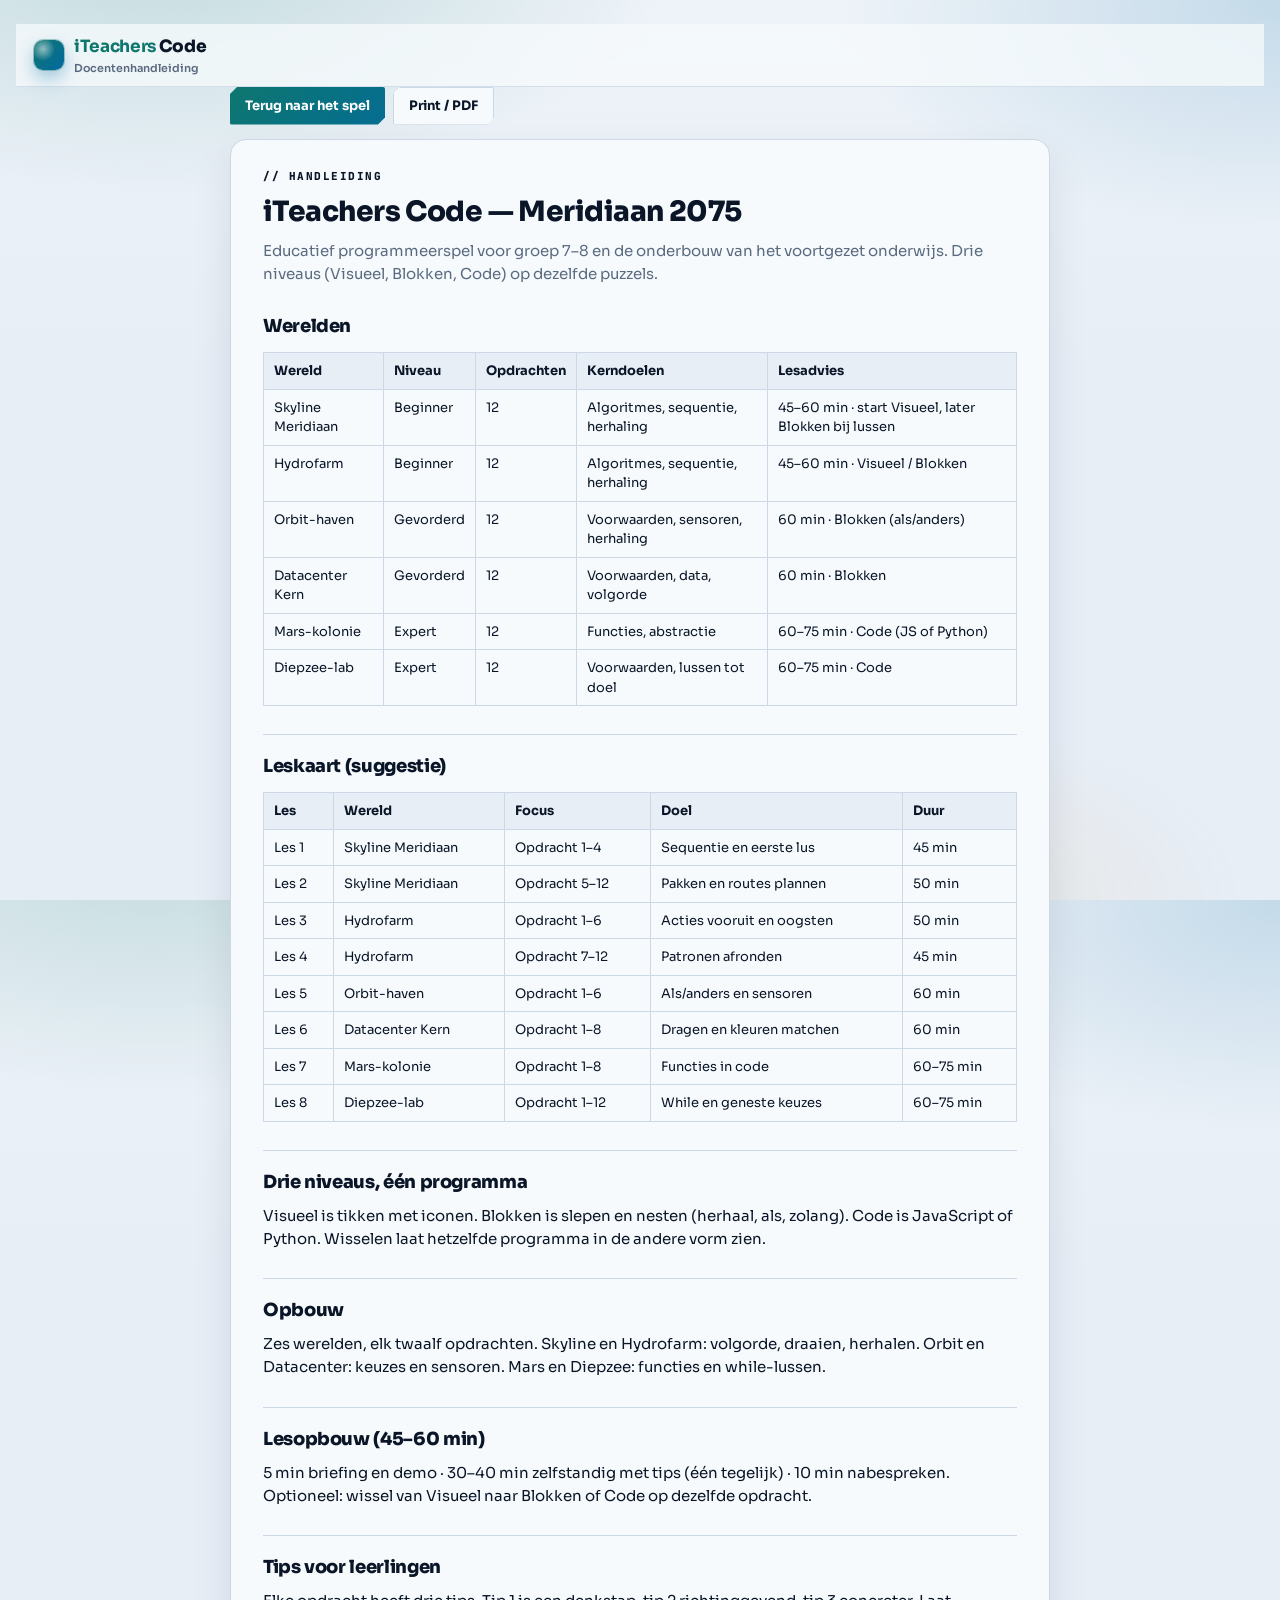
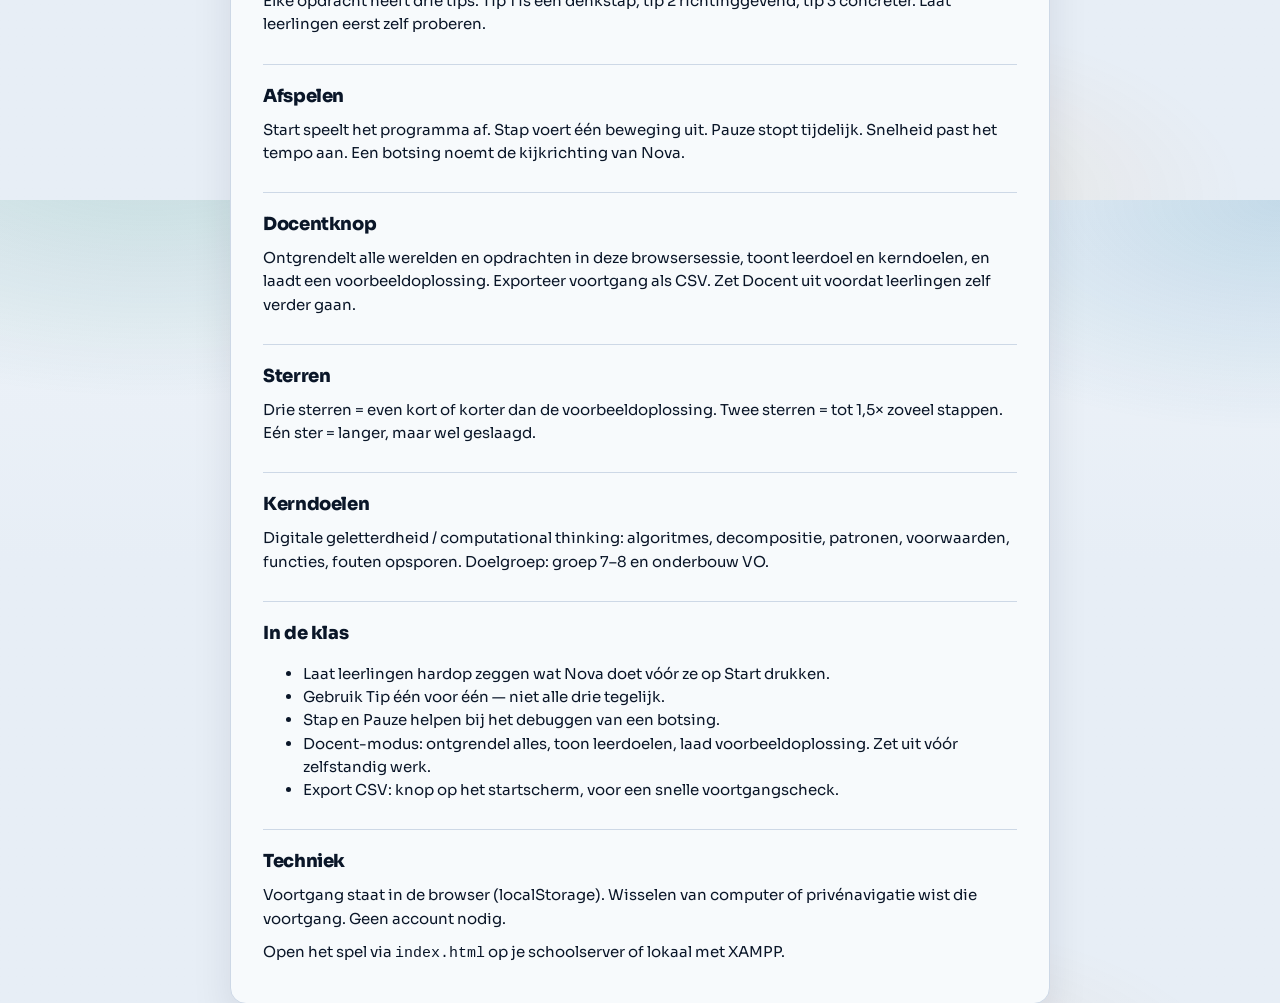
==== handleiding.html @ 663d1b17 "Initial commit: iTeachers Code Meridiaan 2075 Co-authored-by: Cursor <cursoragent@cursor.com>" ====
<!DOCTYPE html>
<html lang="nl">
<head>
<meta charset="utf-8">
<meta name="viewport" content="width=device-width, initial-scale=1">
<title>Handleiding — iTeachers Code</title>
<link rel="stylesheet" href="https://fonts.googleapis.com/css2?family=Sora:wght@500;600;700;800&family=JetBrains+Mono:wght@500;700&display=swap">
<link rel="stylesheet" href="css/app.css">
<style>
  body { font-family: Sora, "Segoe UI", system-ui, sans-serif; padding: 24px 16px 48px; }
  .doc { max-width: 820px; margin: 0 auto; background: var(--pn); border: 1px solid var(--ln); border-radius: 16px; padding: 28px 32px; box-shadow: var(--shadow); }
  .doc h1 { margin: 0 0 6px; font-size: 28px; letter-spacing: -.02em; }
  .doc h2 { margin: 28px 0 8px; font-size: 18px; border-top: 1px solid var(--ln); padding-top: 18px; }
  .doc h2:first-of-type { border-top: 0; padding-top: 0; }
  .doc p, .doc li { color: var(--ink); line-height: 1.55; }
  .doc .lead { color: var(--mut); font-size: 15px; }
  table.les { width: 100%; border-collapse: collapse; font-size: 13px; margin: 12px 0; }
  table.les th, table.les td { border: 1px solid var(--ln); padding: 8px 10px; text-align: left; vertical-align: top; }
  table.les th { background: var(--bg); }
  .topbar { max-width: 820px; margin: 0 auto 14px; display: flex; gap: 8px; flex-wrap: wrap; }
  @media print {
    body { background: #fff; padding: 0; }
    .topbar, header { display: none !important; }
    .doc { box-shadow: none; border: 0; padding: 0; }
  }
</style>
</head>
<body>
<header>
  <div class="logo"><span class="lgi"></span><span><b>iTeachers</b> Code<small>Docentenhandleiding</small></span></div>
</header>
<div class="topbar">
  <a class="btn go" href="index.html">Terug naar het spel</a>
  <button type="button" class="btn" onclick="window.print()">Print / PDF</button>
</div>
<article class="doc" id="doc">
  <p class="tag mono">// handleiding</p>
  <h1>iTeachers Code — Meridiaan 2075</h1>
  <p class="lead">Educatief programmeerspel voor groep 7–8 en de onderbouw van het voortgezet onderwijs. Drie niveaus (Visueel, Blokken, Code) op dezelfde puzzels.</p>
  <div id="body">Laden…</div>
</article>
<script src="js/engine.js"></script>
<script src="js/extra-levels.js"></script>
<script src="js/catalog.js"></script>
<script>
(function () {
  const C = window.ITCCatalog;
  const worlds = C.WORLDS.map(w =>
    "<tr><td>" + w.n + "</td><td>" + w.k + "</td><td>" + w.levels.length + "</td><td>" + (w.kerndoelen || "") + "</td><td>" + (w.les || "") + "</td></tr>"
  ).join("");
  const lessons = (C.LESKAART || []).map(r =>
    "<tr><td>" + r.les + "</td><td>" + r.wereld + "</td><td>" + r.focus + "</td><td>" + r.doel + "</td><td>" + r.duur + "</td></tr>"
  ).join("");
  const guide = (C.GUIDE || []).map(g => "<h2>" + g.h + "</h2><p>" + g.p + "</p>").join("");
  document.getElementById("body").innerHTML =
    "<h2>Werelden</h2>" +
    "<table class=\"les\"><thead><tr><th>Wereld</th><th>Niveau</th><th>Opdrachten</th><th>Kerndoelen</th><th>Lesadvies</th></tr></thead><tbody>" + worlds + "</tbody></table>" +
    "<h2>Leskaart (suggestie)</h2>" +
    "<table class=\"les\"><thead><tr><th>Les</th><th>Wereld</th><th>Focus</th><th>Doel</th><th>Duur</th></tr></thead><tbody>" + lessons + "</tbody></table>" +
    guide +
    "<h2>In de klas</h2>" +
    "<ul>" +
    "<li>Laat leerlingen hardop zeggen wat Nova doet vóór ze op Start drukken.</li>" +
    "<li>Gebruik Tip één voor één — niet alle drie tegelijk.</li>" +
    "<li>Stap en Pauze helpen bij het debuggen van een botsing.</li>" +
    "<li>Docent-modus: ontgrendel alles, toon leerdoelen, laad voorbeeldoplossing. Zet uit vóór zelfstandig werk.</li>" +
    "<li>Export CSV: knop op het startscherm, voor een snelle voortgangscheck.</li>" +
    "</ul>" +
    "<h2>Techniek</h2>" +
    "<p>Voortgang staat in de browser (localStorage). Wisselen van computer of privénavigatie wist die voortgang. Geen account nodig.</p>" +
    "<p>Open het spel via <code>index.html</code> op je schoolserver of lokaal met XAMPP.</p>";
})();
</script>
</body>
</html>
---- css/app.css ----
:root {
  --bg: #e7eef6;
  --pn: #f7fafc;
  --ink: #0a1628;
  --mut: #5a6b80;
  --ac: #0f766e;
  --ac2: #0369a1;
  --ln: #cdd8e6;
  --tile: #dce6f1;
  --warn: #dc2626;
  --gl: #d97706;
  --shadow: 0 18px 40px #0a162818;
  color-scheme: light;
  box-sizing: border-box;
  padding-top: env(safe-area-inset-top, 0px);
  padding-bottom: env(safe-area-inset-bottom, 0px);
}
@media (prefers-color-scheme: dark) {
  :root:not([data-theme="light"]) {
    --bg: #060b14;
    --pn: #0c1422;
    --ink: #e8eef7;
    --mut: #8b9bb0;
    --ac: #2dd4bf;
    --ac2: #38bdf8;
    --ln: #1c2a40;
    --tile: #152238;
    --gl: #fbbf24;
    --shadow: 0 18px 40px #0008;
    color-scheme: dark;
  }
}
* { box-sizing: border-box; }
html, body { height: 100%; }
body {
  margin: 0;
  color: var(--ink);
  font: 15px/1.5 Sora, "Segoe UI", system-ui, sans-serif;
  min-height: 100vh;
  background:
    radial-gradient(900px 480px at 12% -10%, color-mix(in srgb, var(--ac) 22%, transparent), transparent 60%),
    radial-gradient(800px 420px at 100% 0%, color-mix(in srgb, var(--ac2) 18%, transparent), transparent 55%),
    radial-gradient(700px 360px at 70% 100%, color-mix(in srgb, var(--gl) 8%, transparent), transparent 50%),
    linear-gradient(180deg, color-mix(in srgb, var(--bg) 70%, #fff) 0%, var(--bg) 40%, var(--bg)),
    repeating-linear-gradient(0deg, color-mix(in srgb, var(--ink) 3.5%, transparent) 0 1px, transparent 1px 56px),
    repeating-linear-gradient(90deg, color-mix(in srgb, var(--ink) 3.5%, transparent) 0 1px, transparent 1px 56px);
}
button, input, select, textarea { font: inherit; color: inherit; }
button { cursor: pointer; }
:focus-visible { outline: 2px solid var(--ac2); outline-offset: 2px; }
.mono { font-family: "JetBrains Mono", ui-monospace, Consolas, monospace; }

header {
  position: sticky;
  top: env(safe-area-inset-top, 0px);
  z-index: 20;
  display: flex;
  flex-wrap: wrap;
  gap: 10px;
  align-items: center;
  justify-content: space-between;
  padding: 10px 18px;
  border-bottom: 1px solid color-mix(in srgb, var(--ln) 80%, transparent);
  background: color-mix(in srgb, var(--pn) 78%, transparent);
  backdrop-filter: blur(16px) saturate(1.2);
}
.logo { display: flex; gap: 10px; align-items: center; font-size: 17px; font-weight: 800; letter-spacing: -.02em; }
.logo b { color: var(--ac); }
.logo small { display: block; margin: 0; color: var(--mut); font-size: 11px; font-weight: 600; letter-spacing: 0; }
.lgi {
  width: 30px; height: 30px; border-radius: 9px; flex: none;
  background:
    radial-gradient(circle at 30% 30%, #fff8, transparent 40%),
    linear-gradient(135deg, var(--ac), var(--ac2));
  box-shadow: 0 0 0 1px color-mix(in srgb, var(--ac) 35%, transparent), 0 8px 18px color-mix(in srgb, var(--ac2) 35%, transparent);
}
.gh { display: flex; gap: 14px; align-items: center; flex-wrap: wrap; }
body.home .gh .dots { display: none; }

.dots { display: flex; align-items: center; overflow-x: auto; max-width: min(52vw, 560px); scrollbar-width: none; }
.dots::-webkit-scrollbar { display: none; }
.dot {
  width: 30px; height: 30px; flex: none; border-radius: 50%;
  border: 2px solid var(--ln); background: var(--pn); color: var(--mut);
  font-weight: 800; font-size: 12px; transition: transform .15s, box-shadow .15s, border-color .15s;
}
.dot.done { background: var(--ac); border-color: var(--ac); color: #fff; }
.dot.cur { border-color: var(--ac2); color: var(--ink); box-shadow: 0 0 0 4px color-mix(in srgb, var(--ac2) 22%, transparent); }
.dot.done.cur { color: #fff; }
.dot:disabled { opacity: .38; cursor: not-allowed; }
.dot:hover:not(:disabled) { transform: scale(1.08); }
.bar { width: 8px; height: 2px; background: var(--ln); flex: none; }

.ctrl { display: flex; gap: 8px; flex-wrap: wrap; }
.btn {
  border: 1px solid var(--ln); background: var(--pn); color: var(--ink);
  border-radius: 2px;
  clip-path: polygon(0 7px, 7px 0, 100% 0, 100% calc(100% - 7px), calc(100% - 7px) 100%, 0 100%);
  padding: 8px 15px; font-size: 13px; font-weight: 700;
  transition: transform .15s ease, background .15s, border-color .15s;
}
.btn:hover:not(:disabled) { transform: translateY(-1px); border-color: color-mix(in srgb, var(--ac) 40%, var(--ln)); }
.btn:disabled { opacity: .4; cursor: not-allowed; }
.btn.go {
  background: linear-gradient(135deg, var(--ac), color-mix(in srgb, var(--ac2) 70%, var(--ac)));
  color: #fff; border: 0;
  box-shadow: 0 8px 20px color-mix(in srgb, var(--ac) 35%, transparent);
}
.btn.go:hover:not(:disabled) { filter: brightness(1.05); }

.panel {
  position: relative;
  background: color-mix(in srgb, var(--pn) 92%, transparent);
  border: 1px solid var(--ln);
  backdrop-filter: blur(8px);
}
.panel::before, .panel::after {
  content: ""; position: absolute; width: 10px; height: 10px;
  border: 2px solid color-mix(in srgb, var(--ac) 65%, transparent); pointer-events: none;
}
.panel::before { top: -1px; left: -1px; border-right: 0; border-bottom: 0; }
.panel::after { bottom: -1px; right: -1px; border-left: 0; border-top: 0; }
.card {
  background: color-mix(in srgb, var(--pn) 94%, transparent);
  border: 1px solid var(--ln);
  border-radius: 18px;
  box-shadow: var(--shadow);
}
.tag { font-size: 11px; letter-spacing: .14em; text-transform: uppercase; color: var(--ac); font-weight: 800; margin: 0 0 6px; }
h1, h2 { margin: 4px 0 8px; font-weight: 800; letter-spacing: -.02em; }
h2 { font-size: 20px; }
p { margin: 0 0 10px; }

body.home #game, body:not(.home) #home { display: none; }
#home {
  max-width: 1180px;
  margin: 0 auto;
  padding: 18px 16px 40px;
  display: flex;
  flex-direction: column;
  gap: 16px;
  animation: rise .55s ease-out;
}
@keyframes rise {
  from { opacity: 0; transform: translateY(10px); }
  to { opacity: 1; transform: none; }
}

.hero {
  display: grid;
  grid-template-columns: minmax(0, 1.05fr) minmax(0, .95fr);
  gap: 8px;
  min-height: min(52vh, 420px);
  overflow: hidden;
  border-radius: 20px;
  padding: 0;
}
.hero-copy {
  padding: 28px 28px 24px;
  display: flex;
  flex-direction: column;
  justify-content: center;
  position: relative;
  z-index: 1;
}
.brandline {
  margin: 0 0 4px;
  font-size: clamp(28px, 4vw, 40px);
  font-weight: 800;
  letter-spacing: -.03em;
  line-height: 1.05;
}
.brandline b { color: var(--ac); }
.hero h1 {
  margin: 0 0 10px;
  font-size: clamp(22px, 3vw, 30px);
  line-height: 1.15;
  max-width: 16ch;
}
.lede { color: var(--mut); font-size: 14.5px; max-width: 42ch; margin: 0 0 14px; }
.hero-points {
  margin: 0;
  padding: 0;
  list-style: none;
  display: flex;
  flex-direction: column;
  gap: 6px;
}
.hero-points li {
  position: relative;
  padding-left: 18px;
  font-size: 13px;
  font-weight: 600;
  color: var(--ink);
}
.hero-points li::before {
  content: "";
  position: absolute;
  left: 0; top: .55em;
  width: 8px; height: 8px;
  background: var(--ac);
  clip-path: polygon(0 0, 100% 50%, 0 100%);
}
.hero-visual {
  position: relative;
  min-height: 260px;
  display: grid;
  place-items: center;
  overflow: hidden;
  background:
    linear-gradient(160deg, color-mix(in srgb, var(--ac2) 18%, transparent), transparent 55%),
    linear-gradient(20deg, color-mix(in srgb, var(--ac) 14%, transparent), transparent 50%);
}
.skyline {
  position: absolute;
  inset: auto 0 0;
  height: 55%;
  background:
    linear-gradient(90deg, transparent 4%, color-mix(in srgb, var(--ink) 18%, transparent) 4% 8%, transparent 8% 14%, color-mix(in srgb, var(--ink) 24%, transparent) 14% 20%, transparent 20% 28%, color-mix(in srgb, var(--ink) 16%, transparent) 28% 34%, transparent 34% 42%, color-mix(in srgb, var(--ink) 28%, transparent) 42% 50%, transparent 50% 58%, color-mix(in srgb, var(--ink) 20%, transparent) 58% 66%, transparent 66% 74%, color-mix(in srgb, var(--ink) 26%, transparent) 74% 82%, transparent 82% 90%, color-mix(in srgb, var(--ink) 14%, transparent) 90% 96%, transparent 96%),
    linear-gradient(180deg, transparent, color-mix(in srgb, var(--ink) 8%, transparent));
  opacity: .55;
  animation: sky 12s ease-in-out infinite alternate;
}
@keyframes sky { from { transform: translateX(-2%); } to { transform: translateX(2%); } }
.mascot { width: min(260px, 72%); position: relative; z-index: 1; filter: drop-shadow(0 16px 24px #0004); }
.mascot svg { width: 100%; display: block; }

.worlds { padding: 18px 18px 16px; border-radius: 18px; }
.worlds-head {
  display: flex;
  justify-content: space-between;
  gap: 16px;
  align-items: end;
  margin-bottom: 12px;
  flex-wrap: wrap;
}
.worlds-head h2 { margin: 0; font-size: 22px; }
.worlds-note { margin: 0; color: var(--mut); font-size: 13px; max-width: 36ch; }
.wg { display: grid; grid-template-columns: repeat(3, minmax(0, 1fr)); gap: 12px; }
.wcard {
  --lc: var(--ac2);
  position: relative;
  border: 1px solid var(--ln);
  border-left: 3px solid var(--lc);
  padding: 0;
  background: var(--pn);
  display: flex;
  flex-direction: column;
  overflow: hidden;
  clip-path: polygon(0 10px, 10px 0, 100% 0, 100% calc(100% - 10px), calc(100% - 10px) 100%, 0 100%);
  transition: transform .2s ease, box-shadow .2s ease, border-color .2s ease;
}
.wcard.Beginner { --lc: #15944a; }
.wcard.Gevorderd { --lc: #c2410c; }
.wcard.Expert { --lc: #be123c; }
.wcard:not(.off):hover {
  transform: translateY(-4px);
  border-color: var(--lc);
  box-shadow: 0 16px 32px #0a162820;
}
.wcard.off { background: color-mix(in srgb, var(--pn) 90%, #000); }
.wcard.off .art { filter: grayscale(.7) brightness(.78); }
.wbody { padding: 10px 11px 11px; display: flex; flex-direction: column; gap: 4px; flex: 1; }
.wid { position: absolute; top: 8px; right: 10px; font-size: 10px; color: #fff; text-shadow: 0 1px 2px #0008; z-index: 2; }
.art { position: relative; overflow: hidden; height: 88px; }
.art svg { width: 100%; height: 100%; display: block; transition: transform .45s ease; }
.wcard:not(.off):hover .art svg { transform: scale(1.06); }
.wcard.off .art::before {
  content: "";
  position: absolute; inset: 0; z-index: 1;
  background:
    linear-gradient(#0006, #0006),
    radial-gradient(circle at center, transparent 0 10px, #fff 11px 12px, transparent 13px),
    linear-gradient(#fff, #fff) center / 18px 2px no-repeat,
    linear-gradient(#fff, #fff) center / 2px 10px no-repeat;
  background-color: #0005;
}
.wcard h3 { margin: 2px 0 0; font-size: 15px; letter-spacing: -.01em; }
.wcard p { font-size: 12px; color: var(--mut); margin: 0; line-height: 1.35; }
.lvl {
  align-self: flex-start;
  font-family: "JetBrains Mono", monospace;
  font-size: 9px; font-weight: 700; letter-spacing: .05em; text-transform: uppercase;
  padding: 2px 7px; color: var(--lc); border: 1px solid var(--lc);
  background: color-mix(in srgb, var(--lc) 10%, transparent);
}
.pbar { height: 4px; border-radius: 9px; background: var(--ln); overflow: hidden; margin-top: 2px; }
.pbar i { display: block; height: 100%; background: linear-gradient(90deg, var(--ac), var(--ac2)); transition: width .4s ease; }
.pr { font-weight: 700; font-size: 11px; }
.wcard .btn { padding: 6px 11px; font-size: 12px; }
.wcard .ctrl { margin-top: 4px; }
.kd { font-size: 11px !important; color: var(--ac) !important; font-weight: 700; margin: 0 !important; }

.teacher {
  padding: 18px 20px;
  border: 1px solid var(--ln);
  border-radius: 18px;
  background: color-mix(in srgb, var(--pn) 88%, var(--ac2) 4%);
}
.teacher h2 { margin: 2px 0 6px; font-size: 18px; }
.teacher p { color: var(--mut); max-width: 62ch; }

#game { height: calc(100dvh - 56px); display: flex; flex-direction: column; overflow: hidden; }
.top { padding: 8px 14px 0; flex: none; }
#mission {
  display: grid;
  grid-template-columns: 1fr minmax(220px, 36%);
  gap: 14px;
  align-items: center;
  padding: 10px 16px;
  border-radius: 14px;
}
#mission h2 { margin: 0 0 2px; font-size: 17px; }
#mission p { margin: 0; color: var(--mut); font-size: 13px; }
.doel {
  background: color-mix(in srgb, var(--gl) 12%, var(--pn));
  border: 1px solid color-mix(in srgb, var(--gl) 40%, var(--ln));
  border-radius: 12px;
  padding: 9px 12px;
  font-size: 13px;
}
.doel b { display: block; margin-bottom: 2px; }
#tn { padding-top: 8px; }
#tn:empty { display: none; }
main {
  flex: 1; min-height: 0;
  display: grid;
  grid-template-columns: minmax(0, 46%) minmax(0, 1fr);
  gap: 12px;
  padding: 8px 14px 12px;
}
main .card { min-height: 0; padding: 12px 14px; display: flex; flex-direction: column; }
#boardCard { overflow: hidden; }
#editorCard { overflow: visible; }
.ch { display: flex; justify-content: space-between; gap: 8px; align-items: center; margin-bottom: 8px; flex-wrap: wrap; }
.ch h2 { margin: 0; font-size: 15px; }
.foot { margin-top: 8px; }
.boardwrap { flex: 1; min-height: 0; display: flex; flex-direction: column; align-items: center; justify-content: center; gap: 8px; }
.board {
  position: relative; display: grid; gap: 5px; padding: 14px; border-radius: 20px;
  background:
    radial-gradient(circle at 28% 18%, color-mix(in srgb, var(--ac2) 16%, transparent), transparent 45%),
    linear-gradient(160deg, color-mix(in srgb, var(--pn) 80%, var(--ac)), var(--pn));
  border: 1px solid var(--ln);
  box-shadow: inset 0 1px 0 #fff6, var(--shadow);
}
.t { position: relative; border-radius: 8px; }
.t.wall {
  background:
    radial-gradient(circle, color-mix(in srgb, var(--gl) 65%, transparent) 1.2px, transparent 1.7px) 0 0 / 9px 9px,
    linear-gradient(180deg, color-mix(in srgb, var(--ink) 16%, var(--pn)), color-mix(in srgb, var(--ink) 6%, var(--pn)));
  opacity: .5;
}
.t.f {
  background: linear-gradient(145deg, color-mix(in srgb, var(--ac2) 16%, var(--tile)), var(--tile));
  box-shadow: inset 0 0 0 1px var(--ln), 0 2px 0 color-mix(in srgb, var(--ac2) 22%, var(--ln));
}
.t.s::before { content: ""; position: absolute; inset: 18%; border-radius: 8px; border: 2px dashed var(--ac2); }
.t.e::after {
  content: ""; position: absolute; inset: 22%; border-radius: 50%;
  border: 3px solid var(--ac);
  box-shadow: 0 0 14px color-mix(in srgb, var(--ac) 70%, transparent);
  animation: pulse 2s ease-in-out infinite;
}
@keyframes pulse { 50% { box-shadow: 0 0 22px color-mix(in srgb, var(--ac) 90%, transparent); transform: scale(1.04); } }
.t.core::after, .t.crop::after, .t.crate::after, .t.slot::after, .t.plant::after, .t.shield::after, .t.crater::after, .t.bridge::after { content: ""; position: absolute; }
.t.core::after { inset: 28%; background: linear-gradient(135deg, #fde68a, var(--gl)); transform: rotate(45deg); border-radius: 3px; box-shadow: 0 0 10px var(--gl); }
.t.crop::after { inset: 26%; background: #16a34a; border-radius: 50% 50% 45% 45%; box-shadow: 0 0 8px #16a34a88; }
.t.plant, .t.shield, .t.crater { background: color-mix(in srgb, var(--ink) 7%, var(--pn)); box-shadow: inset 0 0 0 1px var(--ln); }
.t.plant::before { content: ""; position: absolute; left: 50%; top: 18%; bottom: 18%; width: 3px; background: #15803d; transform: translateX(-50%); }
.t.plant::after { inset: 18% 22% auto; height: 42%; background: #4ade80; clip-path: polygon(50% 0, 100% 100%, 0 100%); }
.t.shield::after { inset: 20%; background: #22d3ee; clip-path: polygon(50% 0, 100% 25%, 100% 75%, 50% 100%, 0 75%, 0 25%); box-shadow: 0 0 10px #22d3ee88; }
.t.crater::after { inset: 22%; border-radius: 50%; background: radial-gradient(circle at 40% 40%, #fdba74, #9a3412 55%, #431407); }
.t.bridge::after { inset: 38% 12%; background: repeating-linear-gradient(90deg, #94a3b8 0 4px, transparent 4px 8px); }
.t.crate { box-shadow: inset 0 0 0 1px var(--ln); }
.t.crate.r::after { inset: 24%; border-radius: 4px; background: #e11d48; }
.t.crate.b::after { inset: 24%; border-radius: 4px; background: #2563eb; }
.t.slot::after { inset: 18%; border-radius: 5px; border: 2px dashed currentColor; }
.t.slot.r { color: #e11d48; }
.t.slot.b { color: #2563eb; }
.t.slot.filled.r::after { background: #e11d48; border-style: solid; }
.t.slot.filled.b::after { background: #2563eb; border-style: solid; }
.legend { display: flex; flex-wrap: wrap; gap: 8px 12px; justify-content: center; min-height: 18px; }
.legend span { display: inline-flex; align-items: center; gap: 5px; font-size: 11px; color: var(--mut); font-weight: 700; }
.legend .sw { width: 14px; height: 14px; position: relative; border-radius: 3px; flex: none; }
.msg { min-height: 18px; font-weight: 700; text-align: center; font-size: 13px; }
.msg.ok { color: var(--ac); }
.msg.no { color: var(--warn); }

.drone { position: absolute; display: grid; place-items: center; pointer-events: none; transition: left .28s ease, top .28s ease, transform .28s ease; z-index: 2; }
.drone svg { width: 86%; height: 86%; overflow: visible; filter: drop-shadow(0 5px 6px #0005); }
.drone.bad .body { fill: var(--warn); }
.drone.carry-r::after, .drone.carry-b::after { content: ""; position: absolute; width: 18%; height: 18%; border-radius: 3px; bottom: 18%; left: 18%; box-shadow: 0 0 6px currentColor; }
.drone.carry-r::after { background: #e11d48; }
.drone.carry-b::after { background: #2563eb; }
.rot { transform-box: fill-box; transform-origin: center; animation: sp .25s linear infinite; }
.rot2 { transform-box: fill-box; transform-origin: center; animation: bob .18s ease-in-out infinite alternate; }
.float { animation: fl 3.2s ease-in-out infinite; }
@keyframes fl { 50% { transform: translateY(-8px); } }
@keyframes bob { 50% { transform: scale(1.06); } }
@keyframes sp { to { transform: rotate(180deg); } }
@media (prefers-reduced-motion: reduce) {
  .drone, .rot, .rot2, .float, .t.e::after, .skyline, #home { animation: none; transition: none; }
}

.ov { position: absolute; inset: 0; border-radius: 20px; background: #070b14d0; display: none; place-items: center; text-align: center; color: #fff; z-index: 3; padding: 12px; backdrop-filter: blur(4px); }
.ov.show { display: grid; animation: rise .35s ease-out; }
.ov h3 { margin: 0 0 6px; font-size: 22px; }
.stars { font-size: 28px; letter-spacing: 4px; color: var(--gl); text-shadow: 0 0 12px var(--gl); margin-bottom: 8px; }

#seghost { position: relative; z-index: 4; flex: none; padding-bottom: 8px; }
#editor { overflow: auto; min-height: 0; flex: 1; scrollbar-width: thin; }
.seg { display: flex; background: color-mix(in srgb, var(--bg) 80%, var(--pn)); border: 1px solid var(--ln); border-radius: 12px; padding: 3px; gap: 3px; width: max-content; max-width: 100%; position: relative; }
.seg > button { border: 0; background: none; color: var(--mut); padding: 7px 13px; border-radius: 9px; font-weight: 800; text-align: left; transition: background .15s, color .15s; }
.seg > button small { display: block; font-size: 10px; font-weight: 600; opacity: .8; }
.seg > button.on { background: var(--ac); color: #fff; }
.menu { position: absolute; top: calc(100% + 6px); right: 0; background: var(--pn); border: 1px solid var(--ln); border-radius: 10px; box-shadow: var(--shadow); display: flex; flex-direction: column; min-width: 160px; padding: 4px; z-index: 6; }
.menu button { border: 0; background: none; text-align: left; padding: 8px 10px; border-radius: 8px; font-weight: 700; }
.menu button:hover, .menu button.on { background: var(--bg); }

.hint { font-size: 12px; color: var(--mut); margin: 8px 0 0; }
.pal { display: flex; flex-wrap: wrap; gap: 8px; margin: 8px 0; }
.pb { border: 1px solid var(--ln); background: var(--bg); border-radius: 10px; padding: 8px 10px; font-weight: 700; display: inline-flex; align-items: center; gap: 6px; transition: border-color .15s, transform .15s; }
.pb svg, .ic svg, .blk svg, .bp svg { width: 18px; height: 18px; display: block; }
.pb.big { width: 78px; height: 78px; flex-direction: column; justify-content: center; gap: 4px; font-size: 11px; }
.pb.big svg { width: 26px; height: 26px; }
.pb:hover { border-color: var(--ac); transform: translateY(-1px); }
.tabs { display: flex; gap: 4px; margin-top: 4px; }
.tabs button { border: 0; border-bottom: 3px solid var(--ln); background: none; font-weight: 800; padding: 6px 10px; }
.tabs button.on { border-color: var(--ac); }
.strip { display: flex; flex-wrap: wrap; gap: 6px; align-items: center; min-height: 74px; padding: 8px; border: 1px dashed var(--ln); border-radius: 12px; background: color-mix(in srgb, var(--bg) 50%, transparent); }
.ic { width: 52px; height: 52px; border: 0; border-radius: 12px; background: var(--ac2); color: #fff; display: grid; place-items: center; }
.ic svg { width: 24px; height: 24px; }
.ic.run, .blk.run { outline: 3px solid var(--gl); }
.grp { display: inline-flex; flex-wrap: wrap; gap: 4px; align-items: center; padding: 4px; border-radius: 12px; border: 1px dashed var(--ac2); background: color-mix(in srgb, var(--ac2) 8%, transparent); }
.grp.loop { border-color: var(--gl); }
.grp.cond { border-color: #e11d48; }
.grp.fn { border-color: #64748b; }
.gt { font-size: 11px; font-weight: 800; padding: 0 4px; color: var(--ink); }
.gx { border: 0; background: #0003; color: var(--ink); border-radius: 6px; width: 22px; height: 22px; }

.stack { display: flex; flex-direction: column; gap: 4px; }
.blk { display: flex; align-items: center; gap: 8px; padding: 7px 8px 7px 10px; border-radius: 8px; background: #0369a1; color: #fff; font-weight: 700; margin: 3px 0; }
.blk svg { flex: none; }
.blk .x, .bh button.x { margin-left: auto; border: 0; background: #0003; color: inherit; border-radius: 6px; width: 22px; height: 22px; flex: none; }
.blk.act { background: #0f766e; }
.blk.rep { background: #b45309; display: block; }
.blk.cond { background: #be123c; display: block; }
.blk.while { background: #0e7490; display: block; }
.blk.fn { background: #334155; display: block; }
.blk.call { background: #1e293b; }
.blk.start { background: #15803d; }
.bh { display: flex; align-items: center; gap: 6px; }
.bh button, .blk button.n { border: 0; background: #0003; color: inherit; border-radius: 6px; min-width: 22px; height: 22px; }
.bh select, .bh input { background: #fff; color: #0b1220; border: 0; border-radius: 6px; padding: 2px 6px; font-weight: 700; }
.socket { min-height: 36px; margin-top: 6px; padding: 4px; border-radius: 8px; background: #0003; }
.socket.on { box-shadow: inset 0 0 0 2px #fff; }
.socket .ph { color: #fff; opacity: .75; font-size: 12px; font-weight: 600; padding: 6px; display: block; }
.selnote { font-size: 12px; color: var(--mut); margin: 6px 0; }
.split { display: grid; grid-template-columns: minmax(0, 1fr) minmax(220px, .8fr); gap: 12px; align-items: start; }
.codep { background: #050810; border: 1px solid var(--ln); border-radius: 10px; padding: 10px; }
.cph { display: flex; gap: 6px; align-items: center; color: #8b98ad; font-size: 12px; margin-bottom: 8px; }
.cph button { border: 1px solid #1e2a40; background: none; color: #8b98ad; border-radius: 6px; padding: 3px 8px; }
.cph button.on { background: var(--ac); border-color: var(--ac); color: #fff; font-weight: 800; }
.codep pre, textarea { font: 13px/1.55 "JetBrains Mono", ui-monospace, Consolas, monospace; }
.codep pre { margin: 0; color: #a7f3d0; white-space: pre-wrap; min-height: 80px; }
textarea { width: 100%; height: min(320px, 42vh); resize: vertical; background: #050810; color: #a7f3d0; border: 1px solid var(--ln); border-radius: 10px; padding: 12px; }
.err { color: var(--warn); font-size: 13px; min-height: 18px; font-weight: 700; }
.api { display: flex; flex-wrap: wrap; gap: 6px; margin: 6px 0 8px; }
.api code { background: var(--bg); border: 1px solid var(--ln); border-radius: 6px; padding: 2px 6px; font-size: 12px; }

.modal { position: fixed; inset: 0; background: #000b; display: none; place-items: center; z-index: 50; padding: 16px; backdrop-filter: blur(3px); }
.modal.show { display: grid; }
.mc { background: var(--pn); border: 1px solid var(--ln); border-radius: 16px; padding: 22px; max-width: 520px; width: 100%; max-height: min(80dvh, 640px); overflow: auto; box-shadow: var(--shadow); animation: rise .3s ease-out; }
.mc h3 { margin: 0 0 8px; font-size: 20px; }
.mc p { color: var(--ink); }
.mc .ctrl { justify-content: flex-end; margin-top: 14px; }
.bp { display: inline-grid; place-items: center; width: 42px; height: 42px; border-radius: 10px; background: var(--ac2); color: #fff; margin-right: 8px; vertical-align: middle; }
.guide h3 { margin-top: 14px; }
.guide h3:first-child { margin-top: 0; }

.speed { display: inline-flex; align-items: center; gap: 6px; font-size: 12px; font-weight: 700; color: var(--mut); }
.speed select { border: 1px solid var(--ln); background: var(--pn); border-radius: 8px; padding: 4px 8px; font-weight: 700; color: var(--ink); }
.hintbox { width: min(100%, 420px); margin-top: 4px; padding: 8px 10px; border-radius: 10px; border: 1px solid color-mix(in srgb, var(--gl) 45%, var(--ln)); background: color-mix(in srgb, var(--gl) 10%, var(--pn)); text-align: left; }
.hintbox p { margin: 2px 0 0; font-size: 13px; color: var(--ink); }
.hinthead { font-size: 11px; color: var(--mut); }
.meta { font-size: 11px; color: var(--ac); margin: 4px 0 0 !important; }
a.btn { text-decoration: none; display: inline-flex; align-items: center; }
table.les { width: 100%; border-collapse: collapse; font-size: 12.5px; margin: 10px 0; }
table.les th, table.les td { border: 1px solid var(--ln); padding: 6px 8px; text-align: left; }

@media (max-width: 980px) {
  .hero, main, #mission, .split { grid-template-columns: 1fr; }
  #game { height: auto; overflow: visible; }
  .dots { max-width: 70vw; }
  #boardCard .ch .ctrl { width: 100%; }
  .hero { min-height: 0; }
  .hero-visual { min-height: 220px; }
}
@media (max-width: 720px) {
  .wg { grid-template-columns: 1fr 1fr; }
  .ch { flex-direction: column; align-items: flex-start; }
  .dots { max-width: 92vw; }
  .speed { width: 100%; }
  .hero-copy { padding: 20px 18px; }
  .brandline { font-size: 26px; }
}
@media (max-width: 520px) {
  .wg { grid-template-columns: 1fr; }
}
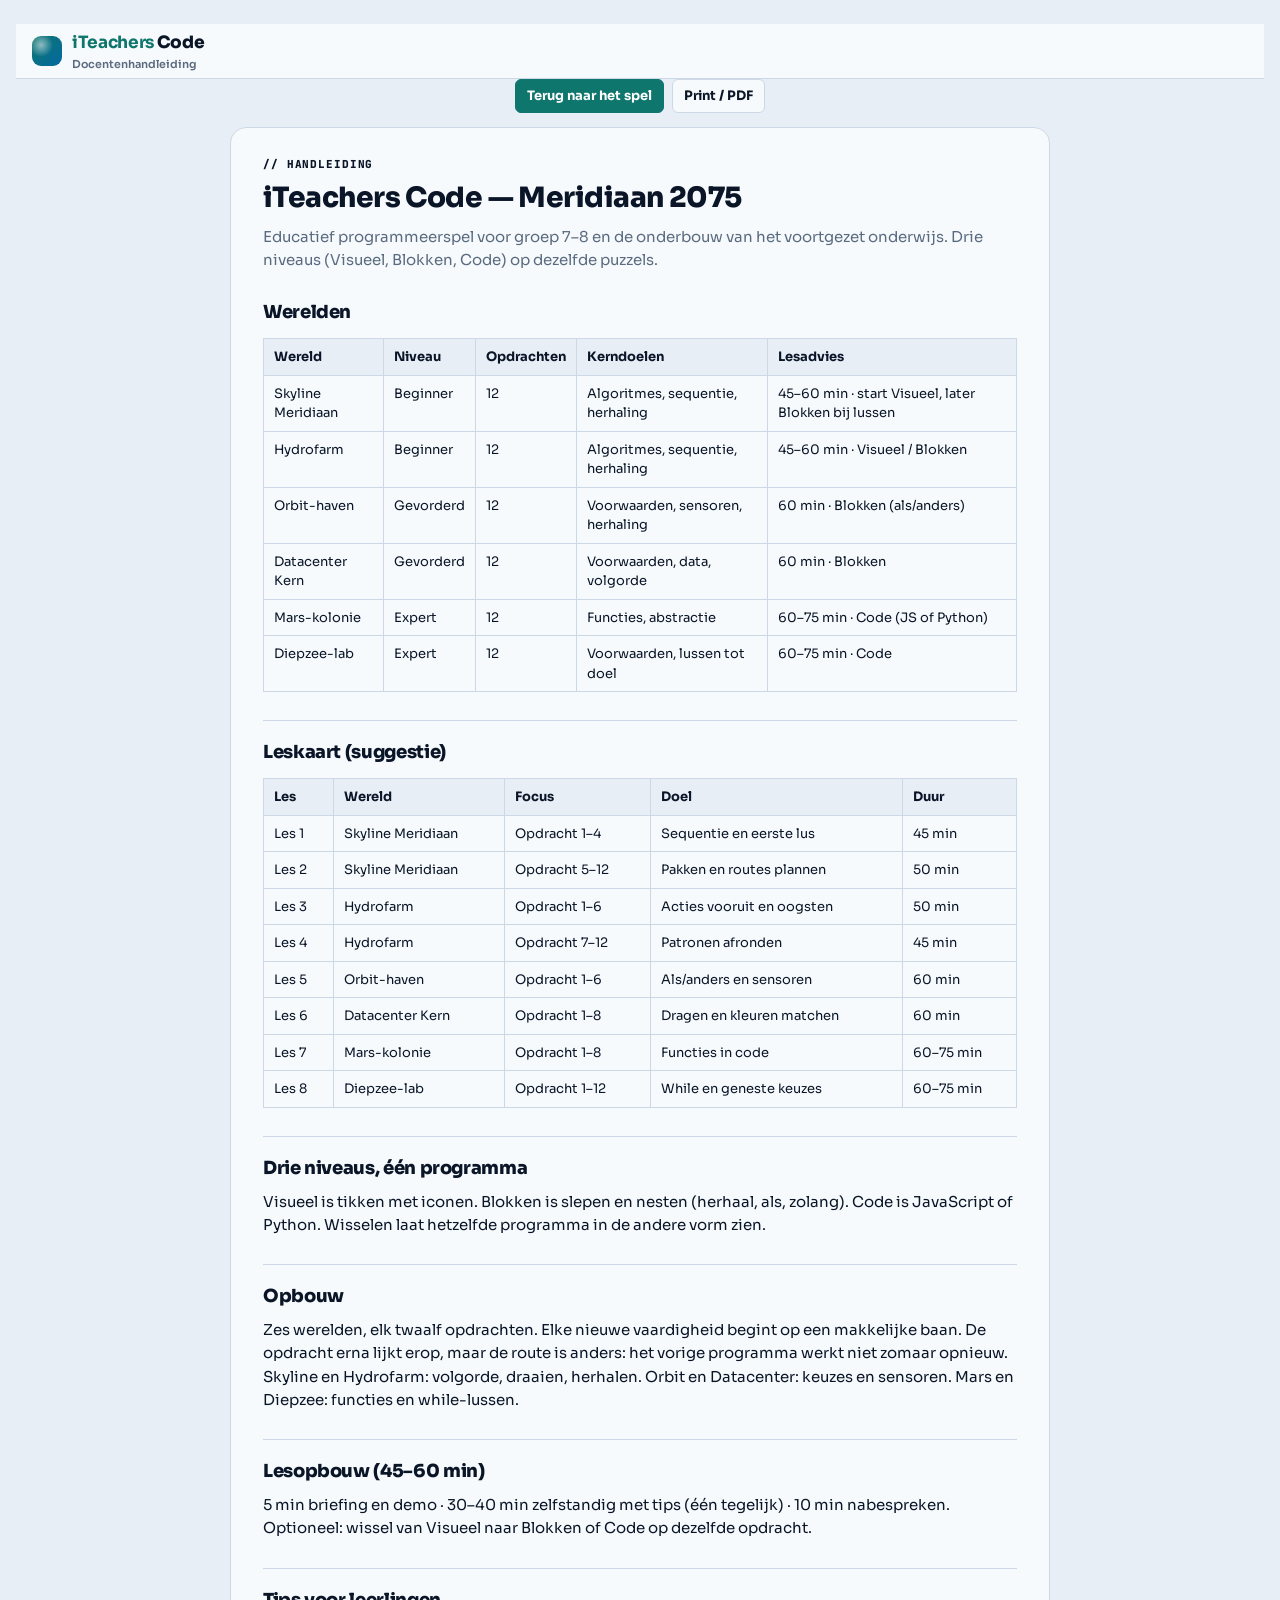
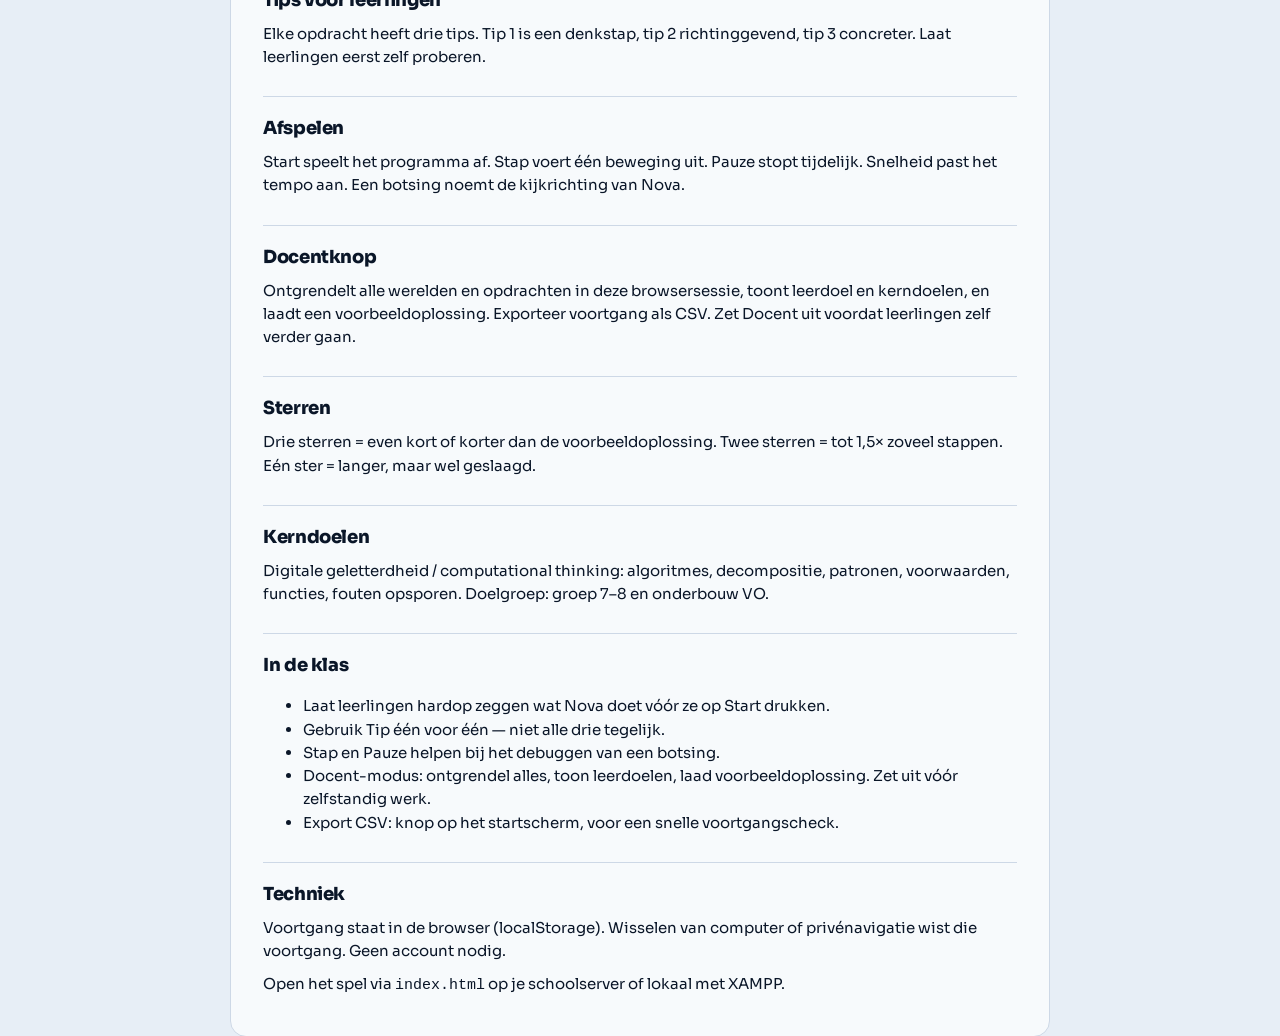
==== commit 98940a84: "Flatten the layout and vary follow-up puzzles so a copied solution no longer fits. Co-authored-by: C" ====
--- a/handleiding.html
+++ b/handleiding.html
@@ -5,7 +5,7 @@
 <meta name="viewport" content="width=device-width, initial-scale=1">
 <title>Handleiding — iTeachers Code</title>
 <link rel="stylesheet" href="https://fonts.googleapis.com/css2?family=Sora:wght@500;600;700;800&family=JetBrains+Mono:wght@500;700&display=swap">
-<link rel="stylesheet" href="css/app.css">
+<link rel="stylesheet" href="css/app.css?v=20260929d">
 <style>
   body { font-family: Sora, "Segoe UI", system-ui, sans-serif; padding: 24px 16px 48px; }
   .doc { max-width: 820px; margin: 0 auto; background: var(--pn); border: 1px solid var(--ln); border-radius: 16px; padding: 28px 32px; box-shadow: var(--shadow); }
@@ -39,9 +39,9 @@
   <p class="lead">Educatief programmeerspel voor groep 7–8 en de onderbouw van het voortgezet onderwijs. Drie niveaus (Visueel, Blokken, Code) op dezelfde puzzels.</p>
   <div id="body">Laden…</div>
 </article>
-<script src="js/engine.js"></script>
-<script src="js/extra-levels.js"></script>
-<script src="js/catalog.js"></script>
+<script src="js/engine.js?v=20260929"></script>
+<script src="js/extra-levels.js?v=20260929"></script>
+<script src="js/catalog.js?v=20260929"></script>
 <script>
 (function () {
   const C = window.ITCCatalog;
--- a/css/app.css
+++ b/css/app.css
@@ -9,7 +9,7 @@
   --tile: #dce6f1;
   --warn: #dc2626;
   --gl: #d97706;
-  --shadow: 0 18px 40px #0a162818;
+  --shadow: none;
   color-scheme: light;
   box-sizing: border-box;
   padding-top: env(safe-area-inset-top, 0px);
@@ -26,7 +26,7 @@
     --ln: #1c2a40;
     --tile: #152238;
     --gl: #fbbf24;
-    --shadow: 0 18px 40px #0008;
+    --shadow: none;
     color-scheme: dark;
   }
 }
@@ -37,13 +37,7 @@
   color: var(--ink);
   font: 15px/1.5 Sora, "Segoe UI", system-ui, sans-serif;
   min-height: 100vh;
-  background:
-    radial-gradient(900px 480px at 12% -10%, color-mix(in srgb, var(--ac) 22%, transparent), transparent 60%),
-    radial-gradient(800px 420px at 100% 0%, color-mix(in srgb, var(--ac2) 18%, transparent), transparent 55%),
-    radial-gradient(700px 360px at 70% 100%, color-mix(in srgb, var(--gl) 8%, transparent), transparent 50%),
-    linear-gradient(180deg, color-mix(in srgb, var(--bg) 70%, #fff) 0%, var(--bg) 40%, var(--bg)),
-    repeating-linear-gradient(0deg, color-mix(in srgb, var(--ink) 3.5%, transparent) 0 1px, transparent 1px 56px),
-    repeating-linear-gradient(90deg, color-mix(in srgb, var(--ink) 3.5%, transparent) 0 1px, transparent 1px 56px);
+  background: var(--bg);
 }
 button, input, select, textarea { font: inherit; color: inherit; }
 button { cursor: pointer; }
@@ -59,10 +53,9 @@
   gap: 10px;
   align-items: center;
   justify-content: space-between;
-  padding: 10px 18px;
-  border-bottom: 1px solid color-mix(in srgb, var(--ln) 80%, transparent);
-  background: color-mix(in srgb, var(--pn) 78%, transparent);
-  backdrop-filter: blur(16px) saturate(1.2);
+  padding: 6px 16px;
+  border-bottom: 1px solid var(--ln);
+  background: var(--pn);
 }
 .logo { display: flex; gap: 10px; align-items: center; font-size: 17px; font-weight: 800; letter-spacing: -.02em; }
 .logo b { color: var(--ac); }
@@ -72,7 +65,6 @@
   background:
     radial-gradient(circle at 30% 30%, #fff8, transparent 40%),
     linear-gradient(135deg, var(--ac), var(--ac2));
-  box-shadow: 0 0 0 1px color-mix(in srgb, var(--ac) 35%, transparent), 0 8px 18px color-mix(in srgb, var(--ac2) 35%, transparent);
 }
 .gh { display: flex; gap: 14px; align-items: center; flex-wrap: wrap; }
 body.home .gh .dots { display: none; }
@@ -80,66 +72,54 @@
 .dots { display: flex; align-items: center; overflow-x: auto; max-width: min(52vw, 560px); scrollbar-width: none; }
 .dots::-webkit-scrollbar { display: none; }
 .dot {
-  width: 30px; height: 30px; flex: none; border-radius: 50%;
-  border: 2px solid var(--ln); background: var(--pn); color: var(--mut);
-  font-weight: 800; font-size: 12px; transition: transform .15s, box-shadow .15s, border-color .15s;
+  width: 26px; height: 26px; flex: none; border-radius: 50%;
+  border: 1px solid var(--ln); background: var(--pn); color: var(--mut);
+  font-weight: 800; font-size: 11px;
 }
 .dot.done { background: var(--ac); border-color: var(--ac); color: #fff; }
-.dot.cur { border-color: var(--ac2); color: var(--ink); box-shadow: 0 0 0 4px color-mix(in srgb, var(--ac2) 22%, transparent); }
+.dot.cur { border-color: var(--ac2); color: var(--ink); box-shadow: inset 0 0 0 1px var(--ac2); }
 .dot.done.cur { color: #fff; }
 .dot:disabled { opacity: .38; cursor: not-allowed; }
-.dot:hover:not(:disabled) { transform: scale(1.08); }
+.dot:hover:not(:disabled) { border-color: var(--ac); }
 .bar { width: 8px; height: 2px; background: var(--ln); flex: none; }
 
 .ctrl { display: flex; gap: 8px; flex-wrap: wrap; }
 .btn {
   border: 1px solid var(--ln); background: var(--pn); color: var(--ink);
-  border-radius: 2px;
-  clip-path: polygon(0 7px, 7px 0, 100% 0, 100% calc(100% - 7px), calc(100% - 7px) 100%, 0 100%);
-  padding: 8px 15px; font-size: 13px; font-weight: 700;
-  transition: transform .15s ease, background .15s, border-color .15s;
-}
-.btn:hover:not(:disabled) { transform: translateY(-1px); border-color: color-mix(in srgb, var(--ac) 40%, var(--ln)); }
+  border-radius: 6px;
+  padding: 6px 11px; font-size: 13px; font-weight: 700;
+}
+.btn:hover:not(:disabled) { border-color: var(--ac); }
 .btn:disabled { opacity: .4; cursor: not-allowed; }
 .btn.go {
-  background: linear-gradient(135deg, var(--ac), color-mix(in srgb, var(--ac2) 70%, var(--ac)));
-  color: #fff; border: 0;
-  box-shadow: 0 8px 20px color-mix(in srgb, var(--ac) 35%, transparent);
-}
-.btn.go:hover:not(:disabled) { filter: brightness(1.05); }
+  background: var(--ac);
+  color: #fff; border-color: var(--ac);
+}
+.btn.go:hover:not(:disabled) { filter: brightness(1.08); }
 
 .panel {
   position: relative;
-  background: color-mix(in srgb, var(--pn) 92%, transparent);
+  background: var(--pn);
   border: 1px solid var(--ln);
-  backdrop-filter: blur(8px);
-}
-.panel::before, .panel::after {
-  content: ""; position: absolute; width: 10px; height: 10px;
-  border: 2px solid color-mix(in srgb, var(--ac) 65%, transparent); pointer-events: none;
-}
-.panel::before { top: -1px; left: -1px; border-right: 0; border-bottom: 0; }
-.panel::after { bottom: -1px; right: -1px; border-left: 0; border-top: 0; }
+}
 .card {
-  background: color-mix(in srgb, var(--pn) 94%, transparent);
+  background: var(--pn);
   border: 1px solid var(--ln);
-  border-radius: 18px;
-  box-shadow: var(--shadow);
-}
-.tag { font-size: 11px; letter-spacing: .14em; text-transform: uppercase; color: var(--ac); font-weight: 800; margin: 0 0 6px; }
+  border-radius: 8px;
+}
+.tag { font-size: 11px; letter-spacing: .08em; text-transform: uppercase; color: var(--ac); font-weight: 800; margin: 0 0 4px; }
 h1, h2 { margin: 4px 0 8px; font-weight: 800; letter-spacing: -.02em; }
 h2 { font-size: 20px; }
 p { margin: 0 0 10px; }
 
 body.home #game, body:not(.home) #home { display: none; }
 #home {
-  max-width: 1180px;
+  max-width: 1120px;
   margin: 0 auto;
-  padding: 18px 16px 40px;
+  padding: 12px 16px 20px;
   display: flex;
   flex-direction: column;
-  gap: 16px;
-  animation: rise .55s ease-out;
+  gap: 10px;
 }
 @keyframes rise {
   from { opacity: 0; transform: translateY(10px); }
@@ -148,15 +128,15 @@
 
 .hero {
   display: grid;
-  grid-template-columns: minmax(0, 1.05fr) minmax(0, .95fr);
-  gap: 8px;
-  min-height: min(52vh, 420px);
+  grid-template-columns: minmax(0, 1fr) 180px;
+  gap: 0;
+  align-items: center;
   overflow: hidden;
-  border-radius: 20px;
+  border-radius: 8px;
   padding: 0;
 }
 .hero-copy {
-  padding: 28px 28px 24px;
+  padding: 16px 20px;
   display: flex;
   flex-direction: column;
   justify-content: center;
@@ -172,19 +152,18 @@
 }
 .brandline b { color: var(--ac); }
 .hero h1 {
-  margin: 0 0 10px;
-  font-size: clamp(22px, 3vw, 30px);
+  margin: 0 0 4px;
+  font-size: 26px;
   line-height: 1.15;
-  max-width: 16ch;
-}
-.lede { color: var(--mut); font-size: 14.5px; max-width: 42ch; margin: 0 0 14px; }
+}
+.lede { color: var(--mut); font-size: 14px; max-width: 52ch; margin: 0 0 8px; }
 .hero-points {
-  margin: 0;
+  margin: 0 0 12px;
   padding: 0;
   list-style: none;
   display: flex;
-  flex-direction: column;
-  gap: 6px;
+  flex-wrap: wrap;
+  gap: 4px 14px;
 }
 .hero-points li {
   position: relative;
@@ -203,68 +182,57 @@
 }
 .hero-visual {
   position: relative;
-  min-height: 260px;
+  min-height: 0;
+  height: 100%;
   display: grid;
   place-items: center;
   overflow: hidden;
-  background:
-    linear-gradient(160deg, color-mix(in srgb, var(--ac2) 18%, transparent), transparent 55%),
-    linear-gradient(20deg, color-mix(in srgb, var(--ac) 14%, transparent), transparent 50%);
-}
-.skyline {
-  position: absolute;
-  inset: auto 0 0;
-  height: 55%;
-  background:
-    linear-gradient(90deg, transparent 4%, color-mix(in srgb, var(--ink) 18%, transparent) 4% 8%, transparent 8% 14%, color-mix(in srgb, var(--ink) 24%, transparent) 14% 20%, transparent 20% 28%, color-mix(in srgb, var(--ink) 16%, transparent) 28% 34%, transparent 34% 42%, color-mix(in srgb, var(--ink) 28%, transparent) 42% 50%, transparent 50% 58%, color-mix(in srgb, var(--ink) 20%, transparent) 58% 66%, transparent 66% 74%, color-mix(in srgb, var(--ink) 26%, transparent) 74% 82%, transparent 82% 90%, color-mix(in srgb, var(--ink) 14%, transparent) 90% 96%, transparent 96%),
-    linear-gradient(180deg, transparent, color-mix(in srgb, var(--ink) 8%, transparent));
-  opacity: .55;
-  animation: sky 12s ease-in-out infinite alternate;
-}
-@keyframes sky { from { transform: translateX(-2%); } to { transform: translateX(2%); } }
-.mascot { width: min(260px, 72%); position: relative; z-index: 1; filter: drop-shadow(0 16px 24px #0004); }
+  border-left: 1px solid var(--ln);
+  background: color-mix(in srgb, var(--bg) 65%, var(--pn));
+}
+.skyline { display: none; }
+.mascot { width: 132px; position: relative; z-index: 1; }
 .mascot svg { width: 100%; display: block; }
 
-.worlds { padding: 18px 18px 16px; border-radius: 18px; }
+.worlds { padding: 12px; border-radius: 8px; }
 .worlds-head {
   display: flex;
   justify-content: space-between;
-  gap: 16px;
-  align-items: end;
-  margin-bottom: 12px;
+  gap: 12px;
+  align-items: baseline;
+  margin-bottom: 8px;
   flex-wrap: wrap;
 }
-.worlds-head h2 { margin: 0; font-size: 22px; }
-.worlds-note { margin: 0; color: var(--mut); font-size: 13px; max-width: 36ch; }
-.wg { display: grid; grid-template-columns: repeat(3, minmax(0, 1fr)); gap: 12px; }
+.worlds-head h2 { margin: 0; font-size: 18px; }
+.worlds-note { margin: 0; color: var(--mut); font-size: 13px; }
+.wg { display: grid; grid-template-columns: repeat(3, minmax(0, 1fr)); gap: 8px; }
 .wcard {
   --lc: var(--ac2);
   position: relative;
   border: 1px solid var(--ln);
-  border-left: 3px solid var(--lc);
+  border-top: 2px solid var(--lc);
   padding: 0;
   background: var(--pn);
   display: flex;
   flex-direction: column;
   overflow: hidden;
-  clip-path: polygon(0 10px, 10px 0, 100% 0, 100% calc(100% - 10px), calc(100% - 10px) 100%, 0 100%);
-  transition: transform .2s ease, box-shadow .2s ease, border-color .2s ease;
+  border-radius: 8px;
 }
 .wcard.Beginner { --lc: #15944a; }
 .wcard.Gevorderd { --lc: #c2410c; }
 .wcard.Expert { --lc: #be123c; }
-.wcard:not(.off):hover {
-  transform: translateY(-4px);
-  border-color: var(--lc);
-  box-shadow: 0 16px 32px #0a162820;
-}
+.wcard:not(.off):hover { border-color: var(--lc); }
 .wcard.off { background: color-mix(in srgb, var(--pn) 90%, #000); }
 .wcard.off .art { filter: grayscale(.7) brightness(.78); }
-.wbody { padding: 10px 11px 11px; display: flex; flex-direction: column; gap: 4px; flex: 1; }
-.wid { position: absolute; top: 8px; right: 10px; font-size: 10px; color: #fff; text-shadow: 0 1px 2px #0008; z-index: 2; }
-.art { position: relative; overflow: hidden; height: 88px; }
-.art svg { width: 100%; height: 100%; display: block; transition: transform .45s ease; }
-.wcard:not(.off):hover .art svg { transform: scale(1.06); }
+.wbody { padding: 8px 10px 10px; display: flex; flex-direction: column; gap: 3px; flex: 1; }
+.wid {
+  position: absolute; top: 8px; left: 8px; z-index: 2;
+  font-size: 10px; font-weight: 700; letter-spacing: .04em;
+  color: var(--ink); background: color-mix(in srgb, var(--pn) 90%, transparent);
+  border: 1px solid var(--ln); border-radius: 4px; padding: 1px 6px;
+}
+.art { position: relative; overflow: hidden; height: 52px; }
+.art svg { width: 100%; height: 100%; display: block; }
 .wcard.off .art::before {
   content: "";
   position: absolute; inset: 0; z-index: 1;
@@ -277,6 +245,14 @@
 }
 .wcard h3 { margin: 2px 0 0; font-size: 15px; letter-spacing: -.01em; }
 .wcard p { font-size: 12px; color: var(--mut); margin: 0; line-height: 1.35; }
+.wcard .wbody > p:not(.kd) {
+  display: -webkit-box;
+  -webkit-line-clamp: 1;
+  -webkit-box-orient: vertical;
+  overflow: hidden;
+  max-height: 1.35em;
+  flex: none;
+}
 .lvl {
   align-self: flex-start;
   font-family: "JetBrains Mono", monospace;
@@ -292,31 +268,39 @@
 .kd { font-size: 11px !important; color: var(--ac) !important; font-weight: 700; margin: 0 !important; }
 
 .teacher {
-  padding: 18px 20px;
+  display: flex;
+  flex-wrap: wrap;
+  align-items: center;
+  justify-content: space-between;
+  gap: 8px 16px;
+  padding: 10px 12px;
   border: 1px solid var(--ln);
-  border-radius: 18px;
-  background: color-mix(in srgb, var(--pn) 88%, var(--ac2) 4%);
-}
-.teacher h2 { margin: 2px 0 6px; font-size: 18px; }
-.teacher p { color: var(--mut); max-width: 62ch; }
-
-#game { height: calc(100dvh - 56px); display: flex; flex-direction: column; overflow: hidden; }
+  border-radius: 8px;
+  background: var(--pn);
+}
+.teacher-copy { min-width: 220px; }
+.teacher h2 { margin: 0; font-size: 15px; }
+.teacher p { color: var(--mut); margin: 0; font-size: 13px; }
+
+body:not(.home) { height: 100dvh; overflow: hidden; display: flex; flex-direction: column; }
+body:not(.home) header { flex: none; }
+#game { flex: 1; min-height: 0; height: auto; display: flex; flex-direction: column; overflow: hidden; }
 .top { padding: 8px 14px 0; flex: none; }
 #mission {
   display: grid;
   grid-template-columns: 1fr minmax(220px, 36%);
   gap: 14px;
   align-items: center;
-  padding: 10px 16px;
-  border-radius: 14px;
+  padding: 8px 12px;
+  border-radius: 8px;
 }
 #mission h2 { margin: 0 0 2px; font-size: 17px; }
 #mission p { margin: 0; color: var(--mut); font-size: 13px; }
 .doel {
   background: color-mix(in srgb, var(--gl) 12%, var(--pn));
   border: 1px solid color-mix(in srgb, var(--gl) 40%, var(--ln));
-  border-radius: 12px;
-  padding: 9px 12px;
+  border-radius: 6px;
+  padding: 8px 10px;
   font-size: 13px;
 }
 .doel b { display: block; margin-bottom: 2px; }
@@ -326,8 +310,8 @@
   flex: 1; min-height: 0;
   display: grid;
   grid-template-columns: minmax(0, 46%) minmax(0, 1fr);
-  gap: 12px;
-  padding: 8px 14px 12px;
+  gap: 8px;
+  padding: 8px 12px 10px;
 }
 main .card { min-height: 0; padding: 12px 14px; display: flex; flex-direction: column; }
 #boardCard { overflow: hidden; }
@@ -337,14 +321,11 @@
 .foot { margin-top: 8px; }
 .boardwrap { flex: 1; min-height: 0; display: flex; flex-direction: column; align-items: center; justify-content: center; gap: 8px; }
 .board {
-  position: relative; display: grid; gap: 5px; padding: 14px; border-radius: 20px;
-  background:
-    radial-gradient(circle at 28% 18%, color-mix(in srgb, var(--ac2) 16%, transparent), transparent 45%),
-    linear-gradient(160deg, color-mix(in srgb, var(--pn) 80%, var(--ac)), var(--pn));
+  position: relative; display: grid; gap: 5px; padding: 10px; border-radius: 8px;
+  background: color-mix(in srgb, var(--bg) 55%, var(--pn));
   border: 1px solid var(--ln);
-  box-shadow: inset 0 1px 0 #fff6, var(--shadow);
-}
-.t { position: relative; border-radius: 8px; }
+}
+.t { position: relative; border-radius: 4px; }
 .t.wall {
   background:
     radial-gradient(circle, color-mix(in srgb, var(--gl) 65%, transparent) 1.2px, transparent 1.7px) 0 0 / 9px 9px,
@@ -352,8 +333,8 @@
   opacity: .5;
 }
 .t.f {
-  background: linear-gradient(145deg, color-mix(in srgb, var(--ac2) 16%, var(--tile)), var(--tile));
-  box-shadow: inset 0 0 0 1px var(--ln), 0 2px 0 color-mix(in srgb, var(--ac2) 22%, var(--ln));
+  background: var(--tile);
+  box-shadow: inset 0 0 0 1px var(--ln);
 }
 .t.s::before { content: ""; position: absolute; inset: 18%; border-radius: 8px; border: 2px dashed var(--ac2); }
 .t.e::after {
@@ -491,11 +472,14 @@
 
 @media (max-width: 980px) {
   .hero, main, #mission, .split { grid-template-columns: 1fr; }
+  body:not(.home) { height: auto; overflow: visible; display: block; }
   #game { height: auto; overflow: visible; }
   .dots { max-width: 70vw; }
   #boardCard .ch .ctrl { width: 100%; }
   .hero { min-height: 0; }
-  .hero-visual { min-height: 220px; }
+  .hero { grid-template-columns: 1fr; }
+  .hero-visual { min-height: 0; height: 88px; border-left: 0; border-top: 1px solid var(--ln); }
+  .mascot { width: 78px; }
 }
 @media (max-width: 720px) {
   .wg { grid-template-columns: 1fr 1fr; }
@@ -508,3 +492,119 @@
 @media (max-width: 520px) {
   .wg { grid-template-columns: 1fr; }
 }
+
+.hero-actions { margin-top: 12px; }
+.tour {
+  display: grid;
+  grid-template-columns: minmax(120px, 160px) minmax(0, 1fr);
+  gap: 16px;
+  align-items: center;
+}
+.tour-nova { width: 100%; max-width: 150px; margin: 0 auto; }
+.tour-nova svg { width: 100%; display: block; }
+.tour-bubble {
+  position: relative;
+  background: color-mix(in srgb, var(--bg) 70%, var(--pn));
+  border: 1px solid var(--ln);
+  border-radius: 14px;
+  padding: 14px 16px;
+}
+.tour-bubble::before {
+  content: "";
+  position: absolute;
+  left: -8px; top: 28px;
+  width: 14px; height: 14px;
+  background: color-mix(in srgb, var(--bg) 70%, var(--pn));
+  border-left: 1px solid var(--ln);
+  border-bottom: 1px solid var(--ln);
+  transform: rotate(45deg);
+}
+.tour-kicker { margin: 0 0 4px; font-size: 11px; font-weight: 800; letter-spacing: .08em; text-transform: uppercase; color: var(--ac); }
+.tour-bubble h3 { margin: 0 0 6px; font-size: 18px; }
+.tour-bubble p { margin: 0; color: var(--ink); font-size: 14px; line-height: 1.5; }
+.tour-visual { margin-top: 12px; display: flex; flex-wrap: wrap; gap: 8px; }
+.tour-chip {
+  display: inline-flex; align-items: center; gap: 6px;
+  padding: 6px 10px; border-radius: 8px;
+  background: var(--pn); border: 1px solid var(--ln);
+  font-size: 12px; font-weight: 700;
+}
+.tour-chip i {
+  width: 22px; height: 22px; border-radius: 6px;
+  display: grid; place-items: center; color: #fff; background: var(--ac2);
+  font-style: normal; font-size: 12px;
+}
+.tour-chip i.teal { background: var(--ac); }
+.tour-chip i.amber { background: var(--gl); color: #1a1200; }
+.tour-progress { display: flex; gap: 5px; margin: 14px 0 4px; justify-content: center; }
+.tour-progress span { width: 8px; height: 8px; border-radius: 50%; background: var(--ln); }
+.tour-progress span.on { background: var(--ac); transform: scale(1.2); }
+.mc.tour-mc { max-width: 560px; }
+@media (max-width: 560px) {
+  .tour { grid-template-columns: 1fr; }
+  .tour-bubble::before { display: none; }
+  .tour-nova { max-width: 120px; }
+}
+
+.film-mc { max-width: min(640px, 96vw) !important; padding: 18px !important; }
+.film-gate { text-align: center; padding: 8px 4px 0; }
+.film-gate .tour-nova { max-width: 180px; margin: 0 auto 8px; }
+.film-gate h3 { margin: 0 0 6px; font-size: 22px; }
+.film-gate p { color: var(--mut); margin: 0 0 12px; }
+.film-play { font-size: 16px !important; padding: 12px 22px !important; margin: 4px 6px; }
+.film-note { font-size: 12px !important; margin-top: 12px !important; }
+.film-top { display: flex; justify-content: space-between; align-items: center; margin-bottom: 10px; gap: 8px; }
+.film-live { font-size: 12px; font-weight: 700; color: var(--ac); }
+.film-body { display: grid; grid-template-columns: minmax(110px, 150px) minmax(0, 1fr); gap: 14px; align-items: center; }
+.film-main h3 { margin: 10px 0 8px; font-size: 22px; letter-spacing: -.02em; }
+.film-stage {
+  position: relative;
+  min-height: 120px;
+  border-radius: 14px;
+  border: 1px solid var(--ln);
+  background:
+    radial-gradient(circle at 30% 20%, color-mix(in srgb, var(--ac2) 18%, transparent), transparent 50%),
+    linear-gradient(160deg, color-mix(in srgb, var(--pn) 80%, var(--ac)), var(--pn));
+  display: grid; place-items: center; gap: 8px; padding: 14px; overflow: hidden;
+}
+.film-badge {
+  position: absolute; left: 10px; bottom: 10px;
+  font-size: 11px; font-weight: 800; padding: 4px 8px;
+  background: color-mix(in srgb, var(--pn) 85%, transparent); border: 1px solid var(--ln); border-radius: 8px;
+}
+.s-modes { display: flex; flex-wrap: wrap; gap: 8px; justify-content: center; }
+.s-modes span {
+  padding: 10px 14px; border-radius: 10px; font-weight: 800; font-size: 13px;
+  background: var(--pn); border: 1px solid var(--ln);
+}
+.s-modes span:nth-child(1) { border-color: var(--ac); color: var(--ac); }
+.s-modes span:nth-child(2) { border-color: var(--ac2); color: var(--ac2); }
+.s-modes span:nth-child(3) { border-color: var(--gl); color: var(--gl); }
+.film-board { display: grid; grid-template-columns: repeat(4, 22px); gap: 4px; }
+.film-board i { width: 22px; height: 22px; border-radius: 5px; background: var(--tile); box-shadow: inset 0 0 0 1px var(--ln); }
+.film-board i.on { background: var(--ac2); }
+.film-board b {
+  position: absolute; width: 18px; height: 18px; border-radius: 50%;
+  background: var(--ac); box-shadow: 0 0 10px var(--ac);
+  animation: fl 1.4s ease-in-out infinite;
+}
+.s-dots { display: flex; gap: 8px; align-items: center; }
+.s-dots i {
+  width: 28px; height: 28px; border-radius: 50%; display: grid; place-items: center;
+  font-style: normal; font-weight: 800; font-size: 12px;
+  border: 2px solid var(--ln); background: var(--pn); color: var(--mut);
+}
+.s-dots i.on { background: var(--ac); border-color: var(--ac); color: #fff; }
+.s-help .star { font-size: 34px; color: var(--gl); letter-spacing: 4px; text-shadow: 0 0 12px var(--gl); }
+.film-cta {
+  font-size: 20px; font-weight: 800; color: #fff; padding: 10px 22px;
+  background: linear-gradient(135deg, var(--ac), var(--ac2));
+  border-radius: 8px;
+}
+.tour-nova.speaking .eyes { animation: blink 1.1s ease-in-out infinite; }
+.tour-nova.speaking { filter: drop-shadow(0 0 12px color-mix(in srgb, var(--ac) 50%, transparent)); }
+@keyframes blink { 50% { fill: #5eead4; } }
+@media (max-width: 560px) {
+  .film-body { grid-template-columns: 1fr; }
+  .film-body .tour-nova { max-width: 130px; margin: 0 auto; }
+}
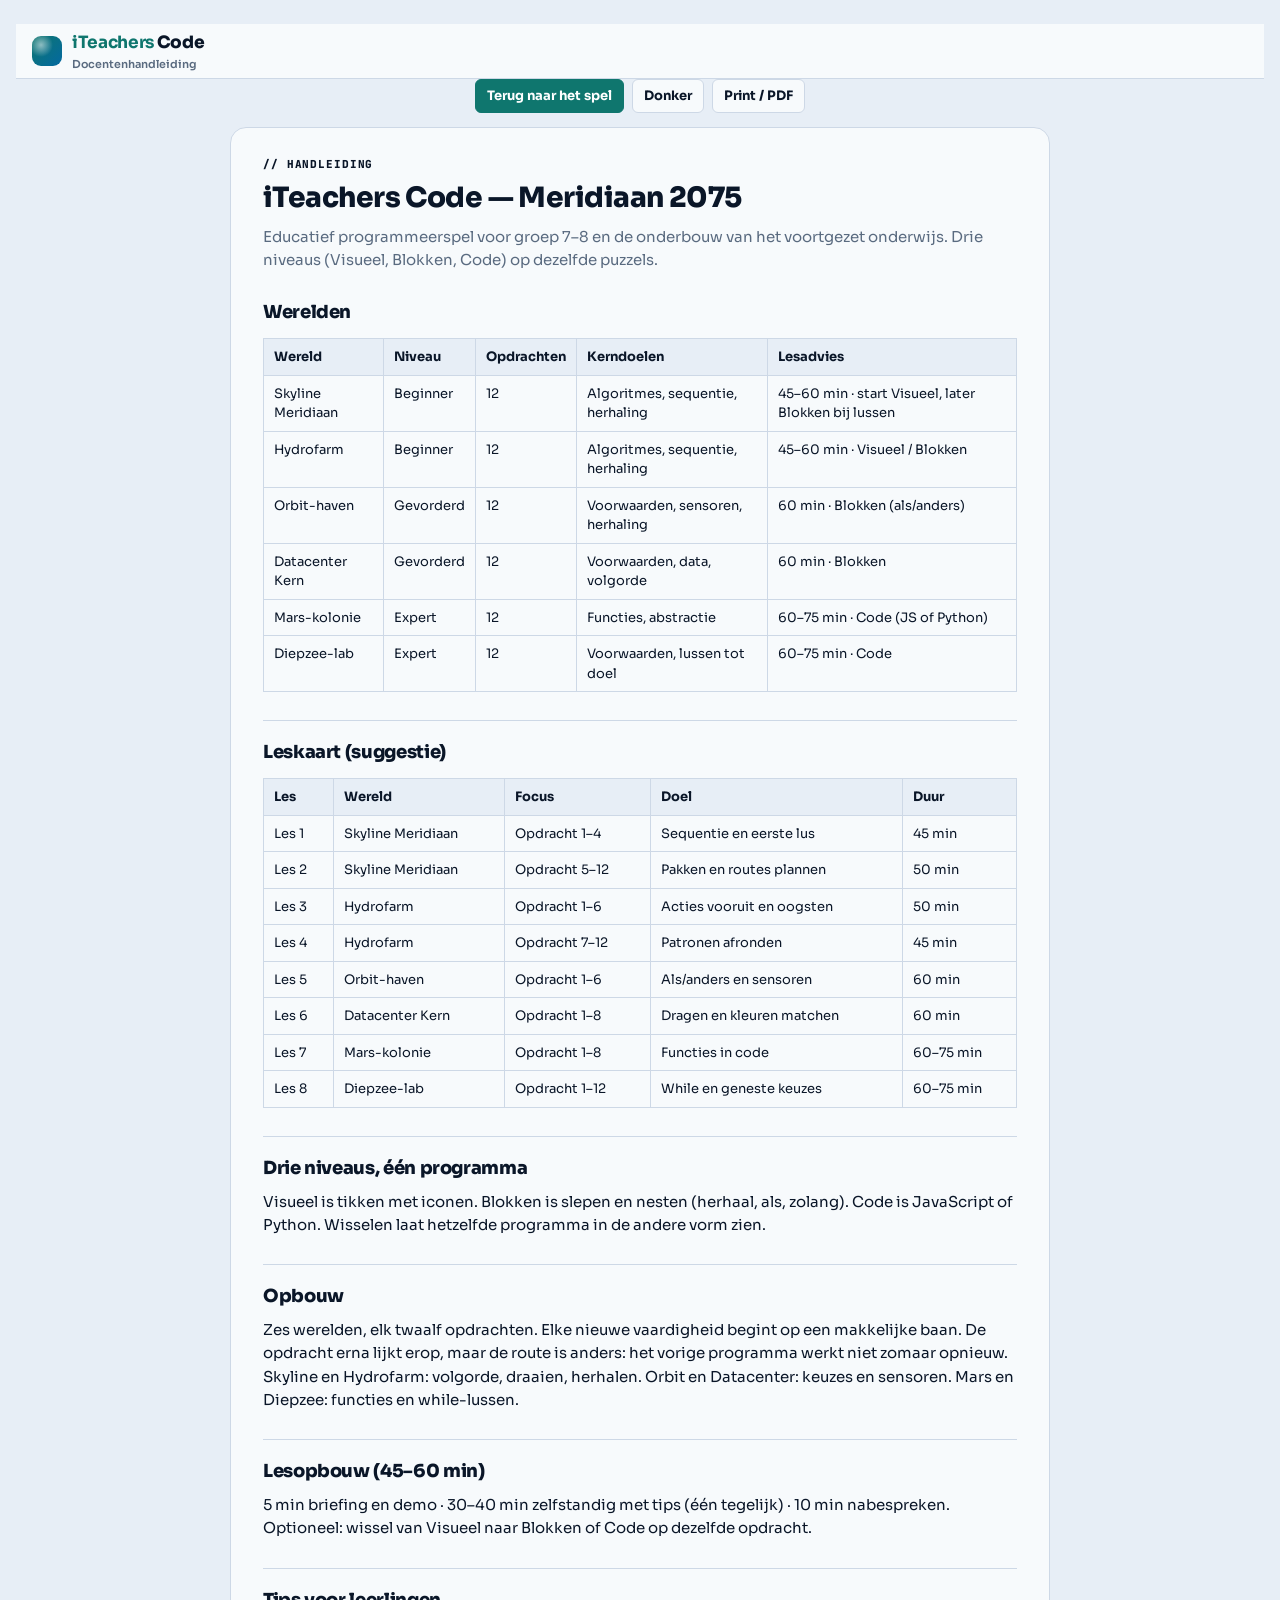
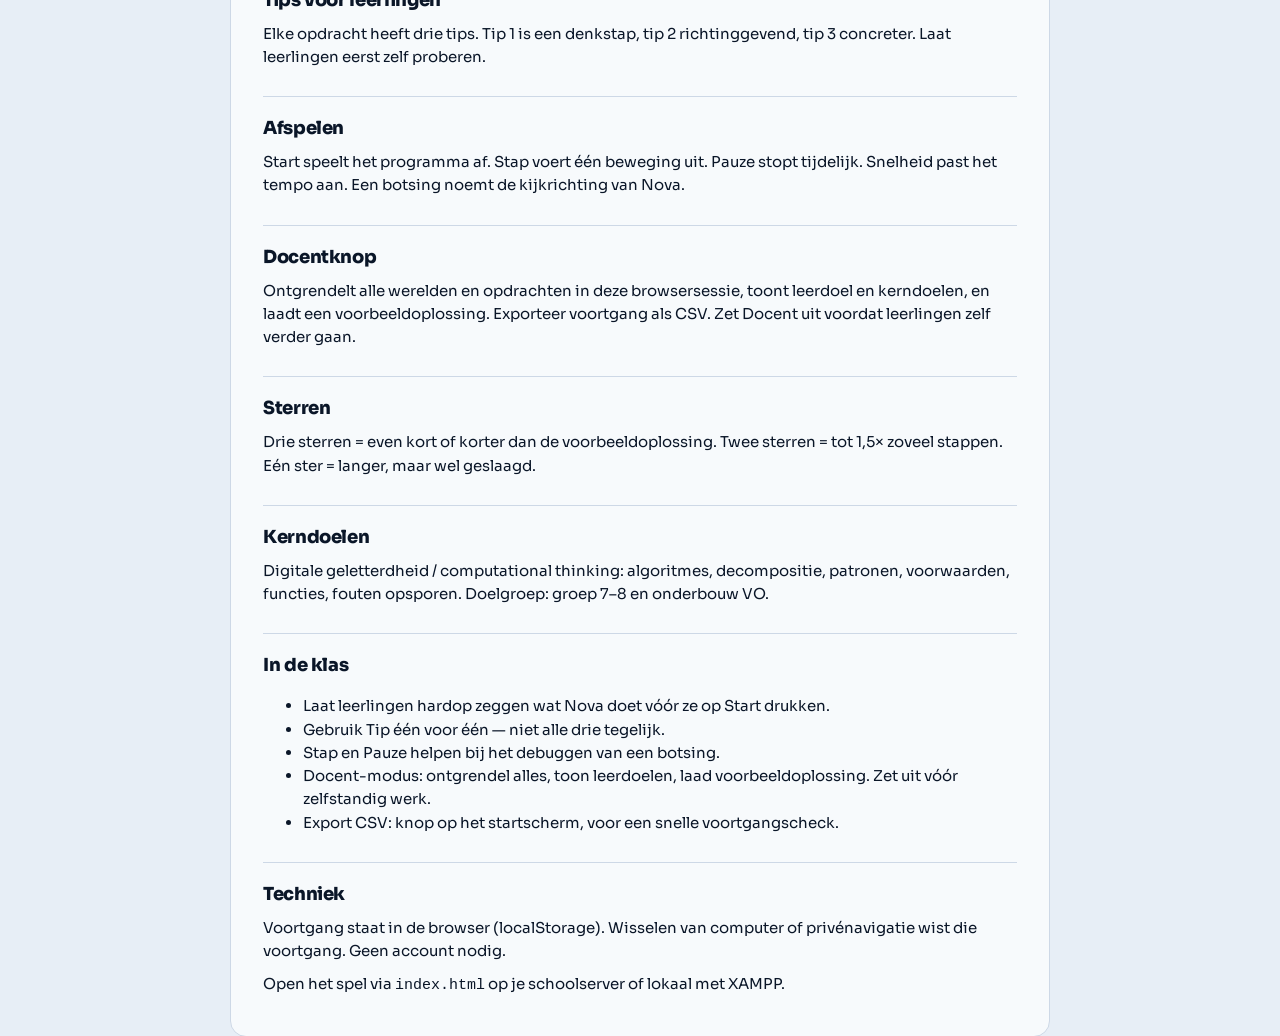
==== commit e20d5e7e: "Add a light and dark toggle so the site keeps a saved choice. Co-authored-by: Cursor <cursoragent@cu" ====
--- a/handleiding.html
+++ b/handleiding.html
@@ -5,7 +5,10 @@
 <meta name="viewport" content="width=device-width, initial-scale=1">
 <title>Handleiding — iTeachers Code</title>
 <link rel="stylesheet" href="https://fonts.googleapis.com/css2?family=Sora:wght@500;600;700;800&family=JetBrains+Mono:wght@500;700&display=swap">
-<link rel="stylesheet" href="css/app.css?v=20260929d">
+<script>
+try { var t = localStorage.getItem("itc-theme"); if (t === "light" || t === "dark") document.documentElement.setAttribute("data-theme", t); } catch (e) {}
+</script>
+<link rel="stylesheet" href="css/app.css?v=20261001">
 <style>
   body { font-family: Sora, "Segoe UI", system-ui, sans-serif; padding: 24px 16px 48px; }
   .doc { max-width: 820px; margin: 0 auto; background: var(--pn); border: 1px solid var(--ln); border-radius: 16px; padding: 28px 32px; box-shadow: var(--shadow); }
@@ -31,6 +34,7 @@
 </header>
 <div class="topbar">
   <a class="btn go" href="index.html">Terug naar het spel</a>
+  <button type="button" class="btn" id="themebtn" aria-pressed="false">Donker</button>
   <button type="button" class="btn" onclick="window.print()">Print / PDF</button>
 </div>
 <article class="doc" id="doc">
@@ -71,5 +75,6 @@
     "<p>Open het spel via <code>index.html</code> op je schoolserver of lokaal met XAMPP.</p>";
 })();
 </script>
+<script src="js/theme.js?v=20261001"></script>
 </body>
 </html>
--- a/css/app.css
+++ b/css/app.css
@@ -9,11 +9,24 @@
   --tile: #dce6f1;
   --warn: #dc2626;
   --gl: #d97706;
+  --go: #0f766e;
   --shadow: none;
   color-scheme: light;
   box-sizing: border-box;
   padding-top: env(safe-area-inset-top, 0px);
   padding-bottom: env(safe-area-inset-bottom, 0px);
+}
+:root[data-theme="dark"] {
+  --bg: #060b14;
+  --pn: #0c1422;
+  --ink: #e8eef7;
+  --mut: #8b9bb0;
+  --ac: #2dd4bf;
+  --ac2: #38bdf8;
+  --ln: #1c2a40;
+  --tile: #152238;
+  --gl: #fbbf24;
+  color-scheme: dark;
 }
 @media (prefers-color-scheme: dark) {
   :root:not([data-theme="light"]) {
@@ -26,7 +39,6 @@
     --ln: #1c2a40;
     --tile: #152238;
     --gl: #fbbf24;
-    --shadow: none;
     color-scheme: dark;
   }
 }
@@ -92,8 +104,8 @@
 .btn:hover:not(:disabled) { border-color: var(--ac); }
 .btn:disabled { opacity: .4; cursor: not-allowed; }
 .btn.go {
-  background: var(--ac);
-  color: #fff; border-color: var(--ac);
+  background: var(--go);
+  color: #fff; border-color: var(--go);
 }
 .btn.go:hover:not(:disabled) { filter: brightness(1.08); }
 
